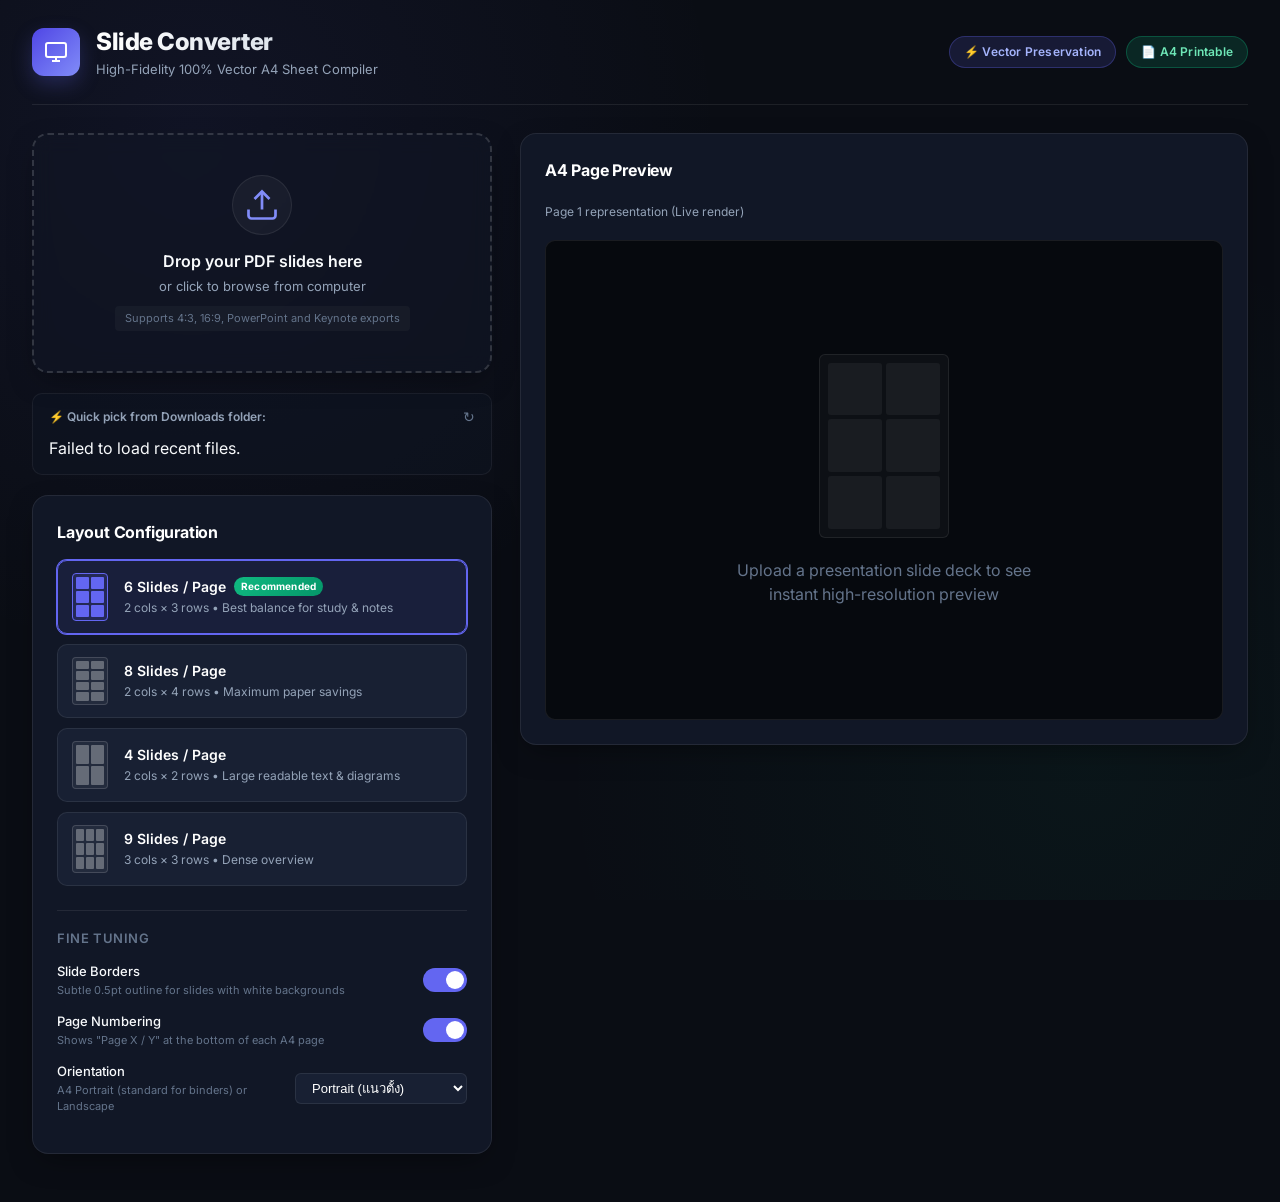
==== static/index.html @ b2e8b847 "Initial release of Slide Converter web app for GitHub Pages" ====
<!DOCTYPE html>
<html lang="en">
<head>
  <meta charset="UTF-8">
  <meta name="viewport" content="width=device-width, initial-scale=1.0">
  <title>Slide Converter — N-up A4 Presentation Sheets</title>
  <link rel="preconnect" href="https://fonts.googleapis.com">
  <link rel="preconnect" href="https://fonts.gstatic.com" crossorigin>
  <link href="https://fonts.googleapis.com/css2?family=Inter:wght@300;400;500;600;700;800&family=JetBrains+Mono:wght@400;500&display=swap" rel="stylesheet">
  <link rel="stylesheet" href="/static/style.css">
</head>
<body>
  <div class="app-container">
    <!-- Header -->
    <header class="app-header">
      <div class="header-brand">
        <div class="brand-icon">
          <svg width="24" height="24" viewBox="0 0 24 24" fill="none" stroke="currentColor" stroke-width="2">
            <rect x="2" y="3" width="20" height="14" rx="2" ry="2"></rect>
            <line x1="8" y1="21" x2="16" y2="21"></line>
            <line x1="12" y1="17" x2="12" y2="21"></line>
          </svg>
        </div>
        <div>
          <h1 class="brand-title">Slide Converter</h1>
          <p class="brand-subtitle">High-Fidelity 100% Vector A4 Sheet Compiler</p>
        </div>
      </div>
      <div class="header-badges">
        <span class="badge badge-vector">⚡ Vector Preservation</span>
        <span class="badge badge-a4">📄 A4 Printable</span>
      </div>
    </header>

    <!-- Main Workspace Grid -->
    <main class="main-layout">
      <!-- Left Column: Controls & Upload -->
      <section class="controls-panel">
        <!-- Upload Card -->
        <div class="card upload-card" id="drop-zone">
          <input type="file" id="file-input" accept=".pdf" class="file-input-hidden" />
          <div class="drop-content" id="drop-content-idle">
            <div class="upload-icon-pulse">
              <svg width="36" height="36" viewBox="0 0 24 24" fill="none" stroke="currentColor" stroke-width="1.8">
                <path d="M21 15v4a2 2 0 0 1-2 2H5a2 2 0 0 1-2-2v-4"></path>
                <polyline points="17 8 12 3 7 8"></polyline>
                <line x1="12" y1="3" x2="12" y2="15"></line>
              </svg>
            </div>
            <h3 class="upload-title">Drop your PDF slides here</h3>
            <p class="upload-desc">or click to browse from computer</p>
            <span class="upload-hint">Supports 4:3, 16:9, PowerPoint and Keynote exports</span>
          </div>

          <div class="file-info-bar" id="file-info-bar" style="display: none;">
            <div class="file-meta">
              <div class="file-icon-pdf">PDF</div>
              <div class="file-details">
                <span class="file-name" id="selected-file-name">filename.pdf</span>
                <span class="file-stats" id="selected-file-stats">0 slides • 0 MB</span>
              </div>
            </div>
            <button class="btn-icon" id="btn-change-file" title="Change File">
              <svg width="18" height="18" viewBox="0 0 24 24" fill="none" stroke="currentColor" stroke-width="2">
                <path d="M21.5 2v6h-6M21.34 15.57a10 10 0 1 1-.57-8.38l5.67-5.67"/>
              </svg>
            </button>
          </div>
        </div>

        <!-- Quick Pick from Downloads -->
        <div class="recent-files-box" id="recent-box">
          <div class="recent-header">
            <span class="recent-title">⚡ Quick pick from Downloads folder:</span>
            <button class="btn-refresh" id="btn-refresh-recent" title="Refresh list">↻</button>
          </div>
          <div class="recent-chips" id="recent-chips">
            <span class="chip-loading">Loading recent PDFs...</span>
          </div>
        </div>

        <!-- Layout Selector Card -->
        <div class="card settings-card">
          <h2 class="card-title">Layout Configuration</h2>
          
          <div class="layout-grid">
            <!-- 6 Slides Preset (Default) -->
            <label class="layout-option active" data-layout="6up">
              <input type="radio" name="layout" value="6up" checked>
              <div class="layout-preview-icon grid-6">
                <span></span><span></span>
                <span></span><span></span>
                <span></span><span></span>
              </div>
              <div class="layout-details">
                <div class="layout-title-row">
                  <span class="layout-name">6 Slides / Page</span>
                  <span class="tag-rec">Recommended</span>
                </div>
                <span class="layout-desc">2 cols × 3 rows • Best balance for study & notes</span>
              </div>
            </label>

            <!-- 8 Slides Preset -->
            <label class="layout-option" data-layout="8up">
              <input type="radio" name="layout" value="8up">
              <div class="layout-preview-icon grid-8">
                <span></span><span></span>
                <span></span><span></span>
                <span></span><span></span>
                <span></span><span></span>
              </div>
              <div class="layout-details">
                <span class="layout-name">8 Slides / Page</span>
                <span class="layout-desc">2 cols × 4 rows • Maximum paper savings</span>
              </div>
            </label>

            <!-- 4 Slides Preset -->
            <label class="layout-option" data-layout="4up">
              <input type="radio" name="layout" value="4up">
              <div class="layout-preview-icon grid-4">
                <span></span><span></span>
                <span></span><span></span>
              </div>
              <div class="layout-details">
                <span class="layout-name">4 Slides / Page</span>
                <span class="layout-desc">2 cols × 2 rows • Large readable text & diagrams</span>
              </div>
            </label>

            <!-- 9 Slides Preset -->
            <label class="layout-option" data-layout="9up">
              <input type="radio" name="layout" value="9up">
              <div class="layout-preview-icon grid-9">
                <span></span><span></span><span></span>
                <span></span><span></span><span></span>
                <span></span><span></span><span></span>
              </div>
              <div class="layout-details">
                <span class="layout-name">9 Slides / Page</span>
                <span class="layout-desc">3 cols × 3 rows • Dense overview</span>
              </div>
            </label>
          </div>

          <!-- Options Toggles -->
          <div class="options-group">
            <h3 class="options-heading">Fine Tuning</h3>
            <div class="toggle-row">
              <div class="toggle-info">
                <span class="toggle-label">Slide Borders</span>
                <span class="toggle-sub">Subtle 0.5pt outline for slides with white backgrounds</span>
              </div>
              <label class="switch">
                <input type="checkbox" id="toggle-border" checked>
                <span class="slider round"></span>
              </label>
            </div>

            <div class="toggle-row">
              <div class="toggle-info">
                <span class="toggle-label">Page Numbering</span>
                <span class="toggle-sub">Shows "Page X / Y" at the bottom of each A4 page</span>
              </div>
              <label class="switch">
                <input type="checkbox" id="toggle-numbers" checked>
                <span class="slider round"></span>
              </label>
            </div>

            <div class="toggle-row">
              <div class="toggle-info">
                <span class="toggle-label">Orientation</span>
                <span class="toggle-sub">A4 Portrait (standard for binders) or Landscape</span>
              </div>
              <select id="select-orientation" class="select-input">
                <option value="portrait" selected>Portrait (แนวตั้ง)</option>
                <option value="landscape">Landscape (แนวนอน)</option>
              </select>
            </div>
          </div>
        </div>
      </section>

      <!-- Right Column: Live Preview & Actions -->
      <section class="preview-panel">
        <div class="card preview-card">
          <div class="preview-header">
            <div>
              <h2 class="card-title">A4 Page Preview</h2>
              <span class="preview-subtitle" id="preview-stats-line">Page 1 representation (Live render)</span>
            </div>
            <div class="savings-tag" id="savings-badge" style="display: none;">
              <span class="savings-percent" id="savings-percent">83%</span>
              <span class="savings-text">Paper Saved</span>
            </div>
          </div>

          <!-- Preview Stage -->
          <div class="preview-stage" id="preview-stage">
            <div class="preview-placeholder" id="preview-placeholder">
              <div class="placeholder-art">
                <div class="sheet-mockup">
                  <div class="mockup-slot"></div><div class="mockup-slot"></div>
                  <div class="mockup-slot"></div><div class="mockup-slot"></div>
                  <div class="mockup-slot"></div><div class="mockup-slot"></div>
                </div>
              </div>
              <p>Upload a presentation slide deck to see instant high-resolution preview</p>
            </div>

            <div class="preview-loading" id="preview-loading" style="display: none;">
              <div class="spinner"></div>
              <span>Processing high-resolution vector layout...</span>
            </div>

            <div class="preview-result-container" id="preview-result-container" style="display: none;">
              <img id="preview-image" src="" alt="A4 Page Preview" class="preview-image-canvas" />
            </div>
          </div>

          <!-- Action Buttons Bar -->
          <div class="action-bar" id="action-bar" style="display: none;">
            <button class="btn btn-primary" id="btn-download">
              <svg width="20" height="20" viewBox="0 0 24 24" fill="none" stroke="currentColor" stroke-width="2">
                <path d="M21 15v4a2 2 0 0 1-2 2H5a2 2 0 0 1-2-2v-4"></path>
                <polyline points="7 10 12 15 17 10"></polyline>
                <line x1="12" y1="15" x2="12" y2="3"></line>
              </svg>
              <span>Download A4 PDF</span>
            </button>

            <button class="btn btn-secondary" id="btn-save-downloads">
              <svg width="18" height="18" viewBox="0 0 24 24" fill="none" stroke="currentColor" stroke-width="2">
                <path d="M19 21H5a2 2 0 0 1-2-2V5a2 2 0 0 1 2-2h11l5 5v11a2 2 0 0 1-2 2z"></path>
                <polyline points="17 21 17 13 7 13 7 21"></polyline>
                <polyline points="7 3 7 8 15 8"></polyline>
              </svg>
              <span>Save to Downloads</span>
            </button>
          </div>
        </div>
      </section>
    </main>
  </div>

  <!-- Toast Notification Container -->
  <div class="toast-container" id="toast-container"></div>

  <script src="/static/app.js"></script>
</body>
</html>
---- static/style.css ----
:root {
  --bg-primary: #0a0d14;
  --bg-surface: #111726;
  --bg-surface-elevated: #182033;
  --bg-hover: #1e293b;
  --border-color: rgba(255, 255, 255, 0.08);
  --border-color-active: rgba(99, 102, 241, 0.5);
  --primary: #6366f1;
  --primary-hover: #4f46e5;
  --primary-glow: rgba(99, 102, 241, 0.25);
  --emerald: #10b981;
  --emerald-glow: rgba(16, 185, 129, 0.2);
  --text-main: #f8fafc;
  --text-muted: #94a3b8;
  --text-dim: #64748b;
  --radius-lg: 16px;
  --radius-md: 10px;
  --radius-sm: 6px;
  --font-sans: 'Inter', -apple-system, BlinkMacSystemFont, sans-serif;
  --font-mono: 'JetBrains Mono', monospace;
  --shadow-card: 0 10px 30px -10px rgba(0, 0, 0, 0.5);
  --shadow-sheet: 0 20px 40px -15px rgba(0, 0, 0, 0.7), 0 0 0 1px rgba(255, 255, 255, 0.1);
}

* {
  box-sizing: border-box;
  margin: 0;
  padding: 0;
}

body {
  font-family: var(--font-sans);
  background-color: var(--bg-primary);
  color: var(--text-main);
  min-height: 100vh;
  line-height: 1.5;
  background-image: 
    radial-gradient(circle at 15% 15%, rgba(99, 102, 241, 0.08) 0%, transparent 40%),
    radial-gradient(circle at 85% 85%, rgba(16, 185, 129, 0.05) 0%, transparent 40%);
  background-attachment: fixed;
  overflow-x: hidden;
}

.app-container {
  max-width: 1400px;
  margin: 0 auto;
  padding: 24px 32px 48px;
}

/* Header */
.app-header {
  display: flex;
  justify-content: space-between;
  align-items: center;
  padding-bottom: 24px;
  border-bottom: 1px solid var(--border-color);
  margin-bottom: 28px;
}

.header-brand {
  display: flex;
  align-items: center;
  gap: 16px;
}

.brand-icon {
  width: 48px;
  height: 48px;
  background: linear-gradient(135deg, #4f46e5, #818cf8);
  border-radius: 12px;
  display: flex;
  align-items: center;
  justify-content: center;
  color: #fff;
  box-shadow: 0 8px 20px var(--primary-glow);
}

.brand-title {
  font-size: 24px;
  font-weight: 800;
  letter-spacing: -0.5px;
  background: linear-gradient(to right, #ffffff, #cbd5e1);
  -webkit-background-clip: text;
  -webkit-text-fill-color: transparent;
}

.brand-subtitle {
  font-size: 13px;
  color: var(--text-muted);
  font-weight: 400;
}

.header-badges {
  display: flex;
  gap: 10px;
}

.badge {
  padding: 6px 14px;
  font-size: 12px;
  font-weight: 600;
  border-radius: 999px;
  letter-spacing: 0.2px;
}

.badge-vector {
  background: rgba(99, 102, 241, 0.15);
  color: #a5b4fc;
  border: 1px solid rgba(99, 102, 241, 0.3);
}

.badge-a4 {
  background: rgba(16, 185, 129, 0.15);
  color: #6ee7b7;
  border: 1px solid rgba(16, 185, 129, 0.3);
}

/* Layout Grid */
.main-layout {
  display: grid;
  grid-template-columns: 460px 1fr;
  gap: 28px;
  align-items: start;
}

/* Card */
.card {
  background-color: var(--bg-surface);
  border: 1px solid var(--border-color);
  border-radius: var(--radius-lg);
  padding: 24px;
  box-shadow: var(--shadow-card);
  backdrop-filter: blur(10px);
}

.card-title {
  font-size: 16px;
  font-weight: 700;
  letter-spacing: -0.2px;
  margin-bottom: 16px;
  color: #ffffff;
}

/* Upload Card */
.upload-card {
  position: relative;
  border: 2px dashed rgba(255, 255, 255, 0.15);
  cursor: pointer;
  transition: all 0.25s cubic-bezier(0.4, 0, 0.2, 1);
  background: rgba(17, 23, 38, 0.6);
  margin-bottom: 20px;
}

.upload-card:hover, .upload-card.dragover {
  border-color: var(--primary);
  background: rgba(99, 102, 241, 0.05);
  transform: translateY(-2px);
  box-shadow: 0 12px 28px -8px var(--primary-glow);
}

.file-input-hidden {
  position: absolute;
  top: 0; left: 0; width: 100%; height: 100%;
  opacity: 0;
  cursor: pointer;
  z-index: 10;
}

.drop-content {
  text-align: center;
  padding: 16px 8px;
}

.upload-icon-pulse {
  width: 60px;
  height: 60px;
  margin: 0 auto 14px;
  background: rgba(255, 255, 255, 0.04);
  border-radius: 50%;
  display: flex;
  align-items: center;
  justify-content: center;
  color: #818cf8;
  border: 1px solid rgba(255, 255, 255, 0.08);
  transition: transform 0.2s;
}

.upload-card:hover .upload-icon-pulse {
  transform: scale(1.08);
  color: #a5b4fc;
  background: rgba(99, 102, 241, 0.12);
}

.upload-title {
  font-size: 16px;
  font-weight: 600;
  margin-bottom: 4px;
}

.upload-desc {
  font-size: 13px;
  color: var(--text-muted);
  margin-bottom: 8px;
}

.upload-hint {
  font-size: 11px;
  color: var(--text-dim);
  display: inline-block;
  padding: 4px 10px;
  background: rgba(255, 255, 255, 0.03);
  border-radius: 4px;
}

/* File info bar when file is selected */
.file-info-bar {
  display: flex;
  align-items: center;
  justify-content: space-between;
  padding: 8px;
  background: var(--bg-surface-elevated);
  border-radius: var(--radius-md);
  border: 1px solid rgba(255, 255, 255, 0.08);
  z-index: 15;
  position: relative;
}

.file-meta {
  display: flex;
  align-items: center;
  gap: 12px;
  overflow: hidden;
}

.file-icon-pdf {
  background: #ef4444;
  color: #fff;
  font-size: 11px;
  font-weight: 800;
  padding: 6px 8px;
  border-radius: 6px;
  letter-spacing: 0.5px;
}

.file-details {
  display: flex;
  flex-direction: column;
  overflow: hidden;
}

.file-name {
  font-size: 13px;
  font-weight: 600;
  white-space: nowrap;
  overflow: hidden;
  text-overflow: ellipsis;
  max-width: 270px;
}

.file-stats {
  font-size: 11px;
  color: var(--text-muted);
}

.btn-icon {
  background: transparent;
  border: none;
  color: var(--text-muted);
  cursor: pointer;
  padding: 8px;
  border-radius: 6px;
  display: flex;
  align-items: center;
  justify-content: center;
  transition: all 0.2s;
}

.btn-icon:hover {
  background: rgba(255, 255, 255, 0.1);
  color: #fff;
}

/* Recent Downloads Box */
.recent-files-box {
  background: rgba(17, 23, 38, 0.4);
  border: 1px solid rgba(255, 255, 255, 0.06);
  border-radius: var(--radius-md);
  padding: 14px 16px;
  margin-bottom: 20px;
}

.recent-header {
  display: flex;
  justify-content: space-between;
  align-items: center;
  margin-bottom: 10px;
}

.recent-title {
  font-size: 12px;
  font-weight: 600;
  color: var(--text-muted);
}

.btn-refresh {
  background: none;
  border: none;
  color: var(--text-dim);
  cursor: pointer;
  font-size: 14px;
}
.btn-refresh:hover { color: #fff; }

.recent-chips {
  display: flex;
  flex-direction: column;
  gap: 6px;
  max-height: 140px;
  overflow-y: auto;
}

.recent-chip {
  display: flex;
  align-items: center;
  justify-content: space-between;
  padding: 8px 10px;
  background: var(--bg-surface-elevated);
  border: 1px solid rgba(255, 255, 255, 0.04);
  border-radius: var(--radius-sm);
  font-size: 12px;
  cursor: pointer;
  transition: all 0.15s;
}

.recent-chip:hover {
  background: var(--bg-hover);
  border-color: rgba(99, 102, 241, 0.3);
  transform: translateX(2px);
}

.recent-chip-name {
  white-space: nowrap;
  overflow: hidden;
  text-overflow: ellipsis;
  max-width: 320px;
  font-weight: 500;
}

.recent-chip-size {
  color: var(--text-dim);
  font-size: 11px;
}

/* Layout Selector Grid */
.layout-grid {
  display: flex;
  flex-direction: column;
  gap: 10px;
  margin-bottom: 24px;
}

.layout-option {
  display: flex;
  align-items: center;
  gap: 16px;
  padding: 12px 14px;
  border-radius: var(--radius-md);
  background: var(--bg-surface-elevated);
  border: 1px solid var(--border-color);
  cursor: pointer;
  transition: all 0.2s cubic-bezier(0.4, 0, 0.2, 1);
  position: relative;
}

.layout-option input[type="radio"] {
  display: none;
}

.layout-option:hover {
  background: var(--bg-hover);
  border-color: rgba(255, 255, 255, 0.2);
}

.layout-option.active {
  border-color: var(--primary);
  background: rgba(99, 102, 241, 0.1);
  box-shadow: 0 0 0 1px var(--primary);
}

/* Mini Layout Preview Icons */
.layout-preview-icon {
  width: 36px;
  height: 48px;
  background: rgba(255, 255, 255, 0.05);
  border: 1px solid rgba(255, 255, 255, 0.15);
  border-radius: 4px;
  padding: 3px;
  display: grid;
  gap: 2px;
  flex-shrink: 0;
}

.layout-preview-icon span {
  background: rgba(255, 255, 255, 0.3);
  border-radius: 1px;
}

.layout-option.active .layout-preview-icon {
  border-color: var(--primary);
  background: rgba(99, 102, 241, 0.15);
}

.layout-option.active .layout-preview-icon span {
  background: var(--primary);
}

.grid-6 { grid-template-columns: 1fr 1fr; grid-template-rows: 1fr 1fr 1fr; }
.grid-8 { grid-template-columns: 1fr 1fr; grid-template-rows: 1fr 1fr 1fr 1fr; }
.grid-4 { grid-template-columns: 1fr 1fr; grid-template-rows: 1fr 1fr; }
.grid-9 { grid-template-columns: 1fr 1fr 1fr; grid-template-rows: 1fr 1fr 1fr; }

.layout-details {
  display: flex;
  flex-direction: column;
  gap: 2px;
}

.layout-title-row {
  display: flex;
  align-items: center;
  gap: 8px;
}

.layout-name {
  font-size: 14px;
  font-weight: 600;
  color: #fff;
}

.tag-rec {
  background: linear-gradient(135deg, #10b981, #059669);
  color: #fff;
  font-size: 10px;
  font-weight: 700;
  padding: 2px 7px;
  border-radius: 999px;
  letter-spacing: 0.2px;
}

.layout-desc {
  font-size: 12px;
  color: var(--text-muted);
}

/* Options / Fine Tuning */
.options-group {
  border-top: 1px solid var(--border-color);
  padding-top: 18px;
}

.options-heading {
  font-size: 13px;
  font-weight: 600;
  text-transform: uppercase;
  letter-spacing: 0.6px;
  color: var(--text-dim);
  margin-bottom: 14px;
}

.toggle-row {
  display: flex;
  justify-content: space-between;
  align-items: center;
  margin-bottom: 14px;
}

.toggle-info {
  display: flex;
  flex-direction: column;
}

.toggle-label {
  font-size: 13px;
  font-weight: 500;
  color: var(--text-main);
}

.toggle-sub {
  font-size: 11px;
  color: var(--text-dim);
}

/* Switch */
.switch {
  position: relative;
  display: inline-block;
  width: 44px;
  height: 24px;
  flex-shrink: 0;
}

.switch input { opacity: 0; width: 0; height: 0; }

.slider {
  position: absolute;
  cursor: pointer;
  top: 0; left: 0; right: 0; bottom: 0;
  background-color: rgba(255, 255, 255, 0.15);
  transition: 0.25s;
}

.slider:before {
  position: absolute;
  content: "";
  height: 18px;
  width: 18px;
  left: 3px;
  bottom: 3px;
  background-color: white;
  transition: 0.25s;
}

input:checked + .slider { background-color: var(--primary); }
input:checked + .slider:before { transform: translateX(20px); }
.slider.round { border-radius: 34px; }
.slider.round:before { border-radius: 50%; }

/* Select Input */
.select-input {
  background: var(--bg-surface-elevated);
  border: 1px solid var(--border-color);
  color: #fff;
  padding: 6px 12px;
  border-radius: var(--radius-sm);
  font-size: 13px;
  outline: none;
}

/* Right Panel: Preview */
.preview-panel {
  position: sticky;
  top: 24px;
}

.preview-card {
  display: flex;
  flex-direction: column;
  min-height: 600px;
}

.preview-header {
  display: flex;
  justify-content: space-between;
  align-items: flex-start;
  margin-bottom: 18px;
}

.preview-subtitle {
  font-size: 12px;
  color: var(--text-muted);
}

.savings-tag {
  display: flex;
  align-items: center;
  gap: 8px;
  background: var(--emerald-glow);
  border: 1px solid rgba(16, 185, 129, 0.4);
  padding: 6px 14px;
  border-radius: 999px;
}

.savings-percent {
  font-size: 16px;
  font-weight: 800;
  color: #34d399;
}

.savings-text {
  font-size: 12px;
  font-weight: 600;
  color: #6ee7b7;
}

/* Preview Stage */
.preview-stage {
  flex: 1;
  background: #06090e;
  border: 1px solid var(--border-color);
  border-radius: var(--radius-md);
  display: flex;
  align-items: center;
  justify-content: center;
  padding: 24px;
  min-height: 480px;
  position: relative;
  overflow: hidden;
}

.preview-placeholder {
  text-align: center;
  color: var(--text-dim);
  max-width: 320px;
}

.placeholder-art {
  margin-bottom: 20px;
}

.sheet-mockup {
  width: 130px;
  height: 184px;
  background: rgba(255, 255, 255, 0.03);
  border: 1px solid rgba(255, 255, 255, 0.08);
  border-radius: 6px;
  margin: 0 auto;
  padding: 8px;
  display: grid;
  grid-template-columns: 1fr 1fr;
  grid-template-rows: 1fr 1fr 1fr;
  gap: 4px;
}

.mockup-slot {
  background: rgba(255, 255, 255, 0.05);
  border-radius: 3px;
}

.preview-loading {
  display: flex;
  flex-direction: column;
  align-items: center;
  gap: 16px;
  color: var(--text-muted);
  font-size: 14px;
}

.spinner {
  width: 40px;
  height: 40px;
  border: 3px solid rgba(99, 102, 241, 0.2);
  border-top-color: var(--primary);
  border-radius: 50%;
  animation: spin 0.8s linear infinite;
}

@keyframes spin {
  to { transform: rotate(360deg); }
}

.preview-result-container {
  display: flex;
  justify-content: center;
  align-items: center;
  width: 100%;
}

.preview-image-canvas {
  max-width: 100%;
  max-height: 520px;
  height: auto;
  border-radius: 6px;
  box-shadow: var(--shadow-sheet);
  background: #ffffff;
  transition: transform 0.2s;
}

/* Action Bar */
.action-bar {
  display: flex;
  gap: 14px;
  margin-top: 20px;
}

.btn {
  flex: 1;
  display: flex;
  align-items: center;
  justify-content: center;
  gap: 10px;
  padding: 14px 20px;
  border-radius: var(--radius-md);
  font-size: 14px;
  font-weight: 600;
  cursor: pointer;
  border: none;
  transition: all 0.2s cubic-bezier(0.4, 0, 0.2, 1);
}

.btn-primary {
  background: linear-gradient(135deg, #4f46e5, #6366f1);
  color: #fff;
  box-shadow: 0 8px 24px var(--primary-glow);
}

.btn-primary:hover {
  background: linear-gradient(135deg, #4338ca, #4f46e5);
  transform: translateY(-2px);
  box-shadow: 0 12px 28px rgba(99, 102, 241, 0.35);
}

.btn-secondary {
  background: var(--bg-surface-elevated);
  color: var(--text-main);
  border: 1px solid rgba(255, 255, 255, 0.12);
}

.btn-secondary:hover {
  background: var(--bg-hover);
  border-color: rgba(255, 255, 255, 0.25);
  transform: translateY(-2px);
}

/* Toast */
.toast-container {
  position: fixed;
  bottom: 24px;
  right: 24px;
  display: flex;
  flex-direction: column;
  gap: 10px;
  z-index: 999;
}

.toast {
  padding: 12px 18px;
  border-radius: var(--radius-sm);
  background: var(--bg-surface-elevated);
  border: 1px solid var(--border-color);
  color: #fff;
  font-size: 13px;
  box-shadow: 0 10px 25px rgba(0,0,0,0.4);
  animation: slideIn 0.3s ease;
}

.toast-success { border-color: rgba(16, 185, 129, 0.5); }
.toast-error { border-color: rgba(239, 68, 68, 0.5); }

@keyframes slideIn {
  from { transform: translateX(100%); opacity: 0; }
  to { transform: translateX(0); opacity: 1; }
}

@media (max-width: 980px) {
  .main-layout { grid-template-columns: 1fr; }
  .preview-panel { position: static; }
}
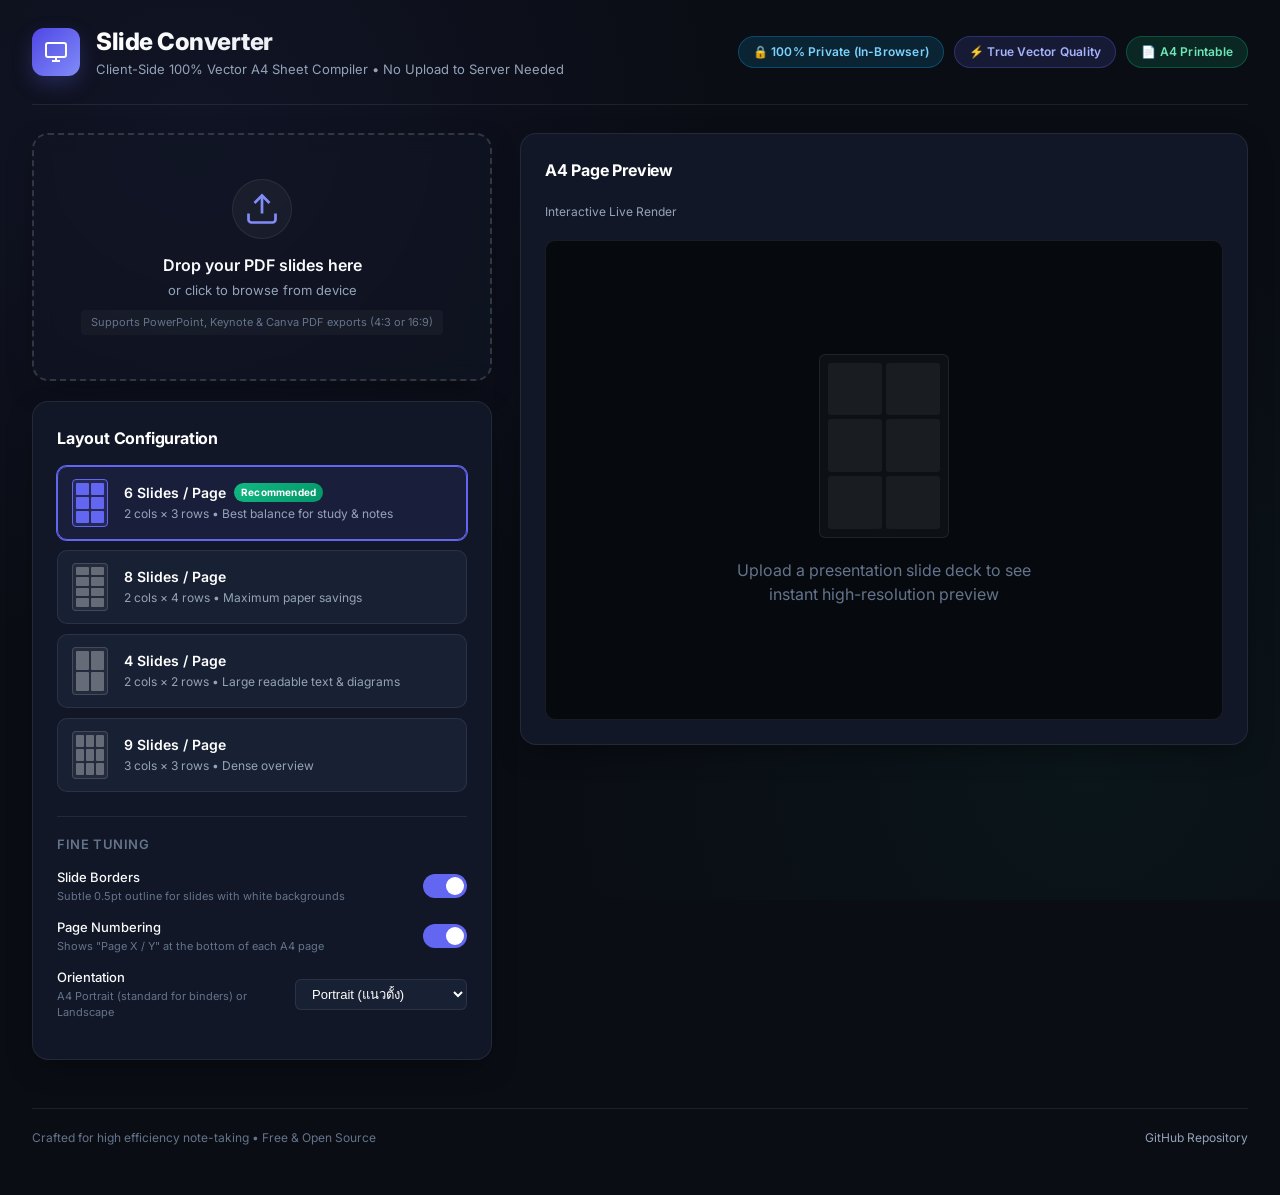
==== commit 4de9351e: "Add slide selection feature: range input, quick presets, and visual thumbnail picker" ====
--- a/static/index.html
+++ b/static/index.html
@@ -7,7 +7,11 @@
   <link rel="preconnect" href="https://fonts.googleapis.com">
   <link rel="preconnect" href="https://fonts.gstatic.com" crossorigin>
   <link href="https://fonts.googleapis.com/css2?family=Inter:wght@300;400;500;600;700;800&family=JetBrains+Mono:wght@400;500&display=swap" rel="stylesheet">
-  <link rel="stylesheet" href="/static/style.css">
+  <link rel="stylesheet" href="./style.css">
+
+  <!-- Core In-Browser Vector PDF Processing & Rendering Engines -->
+  <script src="./vendor/pdf-lib.min.js"></script>
+  <script src="./vendor/pdf.min.js"></script>
 </head>
 <body>
   <div class="app-container">
@@ -23,11 +27,12 @@
         </div>
         <div>
           <h1 class="brand-title">Slide Converter</h1>
-          <p class="brand-subtitle">High-Fidelity 100% Vector A4 Sheet Compiler</p>
+          <p class="brand-subtitle">Client-Side 100% Vector A4 Sheet Compiler • No Upload to Server Needed</p>
         </div>
       </div>
       <div class="header-badges">
-        <span class="badge badge-vector">⚡ Vector Preservation</span>
+        <span class="badge badge-privacy">🔒 100% Private (In-Browser)</span>
+        <span class="badge badge-vector">⚡ True Vector Quality</span>
         <span class="badge badge-a4">📄 A4 Printable</span>
       </div>
     </header>
@@ -48,15 +53,15 @@
               </svg>
             </div>
             <h3 class="upload-title">Drop your PDF slides here</h3>
-            <p class="upload-desc">or click to browse from computer</p>
-            <span class="upload-hint">Supports 4:3, 16:9, PowerPoint and Keynote exports</span>
+            <p class="upload-desc">or click to browse from device</p>
+            <span class="upload-hint">Supports PowerPoint, Keynote & Canva PDF exports (4:3 or 16:9)</span>
           </div>
 
           <div class="file-info-bar" id="file-info-bar" style="display: none;">
             <div class="file-meta">
               <div class="file-icon-pdf">PDF</div>
               <div class="file-details">
-                <span class="file-name" id="selected-file-name">filename.pdf</span>
+                <span class="file-name" id="selected-file-name">presentation.pdf</span>
                 <span class="file-stats" id="selected-file-stats">0 slides • 0 MB</span>
               </div>
             </div>
@@ -68,14 +73,35 @@
           </div>
         </div>
 
-        <!-- Quick Pick from Downloads -->
-        <div class="recent-files-box" id="recent-box">
-          <div class="recent-header">
-            <span class="recent-title">⚡ Quick pick from Downloads folder:</span>
-            <button class="btn-refresh" id="btn-refresh-recent" title="Refresh list">↻</button>
-          </div>
-          <div class="recent-chips" id="recent-chips">
-            <span class="chip-loading">Loading recent PDFs...</span>
+        <!-- Slide Selection Card -->
+        <div class="card selection-card" id="selection-card" style="display: none;">
+          <div class="selection-card-header">
+            <div class="selection-title-group">
+              <h2 class="card-title" style="margin-bottom: 2px;">Slide Selection (เลือกหน้า)</h2>
+              <span class="selection-badge" id="selection-summary-badge">All slides selected</span>
+            </div>
+            <button class="btn-visual-picker" id="btn-open-picker" type="button">
+              <svg width="15" height="15" viewBox="0 0 24 24" fill="none" stroke="currentColor" stroke-width="2">
+                <rect x="3" y="3" width="7" height="7"></rect>
+                <rect x="14" y="3" width="7" height="7"></rect>
+                <rect x="14" y="14" width="7" height="7"></rect>
+                <rect x="3" y="14" width="7" height="7"></rect>
+              </svg>
+              <span>Visual Picker (ดูรูปภาพ)</span>
+            </button>
+          </div>
+
+          <div class="range-input-wrapper">
+            <div class="range-input-row">
+              <input type="text" id="slide-range-input" class="range-input" placeholder="e.g. 1-12, 15, 20-35 (all = ทั้งหมด)" />
+              <button class="btn-apply-range" id="btn-apply-range" title="Apply Range">Apply</button>
+            </div>
+            <div class="quick-preset-chips">
+              <button class="preset-chip active" id="chip-all" type="button">All Slides</button>
+              <button class="preset-chip" id="chip-skip-first" type="button">Exclude #1 (ตัดหน้าปก)</button>
+              <button class="preset-chip" id="chip-even" type="button">Even Only</button>
+              <button class="preset-chip" id="chip-odd" type="button">Odd Only</button>
+            </div>
           </div>
         </div>
 
@@ -189,7 +215,7 @@
           <div class="preview-header">
             <div>
               <h2 class="card-title">A4 Page Preview</h2>
-              <span class="preview-subtitle" id="preview-stats-line">Page 1 representation (Live render)</span>
+              <span class="preview-subtitle" id="preview-stats-line">Interactive Live Render</span>
             </div>
             <div class="savings-tag" id="savings-badge" style="display: none;">
               <span class="savings-percent" id="savings-percent">83%</span>
@@ -212,12 +238,19 @@
 
             <div class="preview-loading" id="preview-loading" style="display: none;">
               <div class="spinner"></div>
-              <span>Processing high-resolution vector layout...</span>
+              <span id="loading-text">Embedding vector slides into A4 grid...</span>
             </div>
 
             <div class="preview-result-container" id="preview-result-container" style="display: none;">
-              <img id="preview-image" src="" alt="A4 Page Preview" class="preview-image-canvas" />
-            </div>
+              <canvas id="preview-canvas" class="preview-image-canvas"></canvas>
+            </div>
+          </div>
+
+          <!-- Preview Page Navigation -->
+          <div class="preview-nav-bar" id="preview-nav-bar" style="display: none;">
+            <button class="nav-btn" id="btn-prev-page" title="Previous Page">◀ Prev</button>
+            <span class="nav-page-indicator" id="nav-page-indicator">Page 1 of 1</span>
+            <button class="nav-btn" id="btn-next-page" title="Next Page">Next ▶</button>
           </div>
 
           <!-- Action Buttons Bar -->
@@ -230,24 +263,56 @@
               </svg>
               <span>Download A4 PDF</span>
             </button>
-
-            <button class="btn btn-secondary" id="btn-save-downloads">
-              <svg width="18" height="18" viewBox="0 0 24 24" fill="none" stroke="currentColor" stroke-width="2">
-                <path d="M19 21H5a2 2 0 0 1-2-2V5a2 2 0 0 1 2-2h11l5 5v11a2 2 0 0 1-2 2z"></path>
-                <polyline points="17 21 17 13 7 13 7 21"></polyline>
-                <polyline points="7 3 7 8 15 8"></polyline>
-              </svg>
-              <span>Save to Downloads</span>
-            </button>
           </div>
         </div>
       </section>
     </main>
+
+    <footer class="app-footer">
+      <span>Crafted for high efficiency note-taking • Free & Open Source</span>
+      <a href="https://github.com/Tontonji/slide-converter" target="_blank" class="github-link">GitHub Repository</a>
+    </footer>
+  </div>
+
+  <!-- Visual Slide Picker Modal -->
+  <div class="modal-backdrop" id="picker-modal" style="display: none;">
+    <div class="modal-dialog">
+      <div class="modal-header">
+        <div>
+          <h2 class="modal-title">Visual Slide Picker (เลือกหน้าสไลด์)</h2>
+          <span class="modal-subtitle" id="modal-counter">Selected 0 of 0 slides</span>
+        </div>
+        <button class="btn-close-modal" id="btn-close-modal" title="Close">✕</button>
+      </div>
+
+      <div class="modal-toolbar">
+        <div class="toolbar-left">
+          <button class="modal-tool-btn" id="modal-select-all" type="button">Select All</button>
+          <button class="modal-tool-btn" id="modal-deselect-all" type="button">Deselect All</button>
+          <button class="modal-tool-btn" id="modal-exclude-first" type="button">Exclude Slide 1 (ตัดหน้าปก)</button>
+          <button class="modal-tool-btn" id="modal-invert" type="button">Invert Selection</button>
+        </div>
+        <div class="toolbar-right">
+          <span class="modal-hint">Click cards to toggle inclusion</span>
+        </div>
+      </div>
+
+      <div class="modal-body">
+        <div class="thumbnail-grid" id="thumbnail-grid">
+          <!-- Populated dynamically with slide cards -->
+        </div>
+      </div>
+
+      <div class="modal-footer">
+        <button class="btn btn-secondary" id="btn-cancel-modal" type="button">Cancel</button>
+        <button class="btn btn-primary" id="btn-apply-modal" type="button">Apply Selection & Update A4</button>
+      </div>
+    </div>
   </div>
 
   <!-- Toast Notification Container -->
   <div class="toast-container" id="toast-container"></div>
 
-  <script src="/static/app.js"></script>
+  <script src="./app.js"></script>
 </body>
 </html>
--- a/static/style.css
+++ b/static/style.css
@@ -103,6 +103,12 @@
   letter-spacing: 0.2px;
 }
 
+.badge-privacy {
+  background: rgba(14, 165, 233, 0.15);
+  color: #7dd3fc;
+  border: 1px solid rgba(14, 165, 233, 0.3);
+}
+
 .badge-vector {
   background: rgba(99, 102, 241, 0.15);
   color: #a5b4fc;
@@ -168,7 +174,7 @@
 
 .drop-content {
   text-align: center;
-  padding: 16px 8px;
+  padding: 20px 10px;
 }
 
 .upload-icon-pulse {
@@ -212,17 +218,338 @@
   border-radius: 4px;
 }
 
-/* File info bar when file is selected */
-.file-info-bar {
-  display: flex;
-  align-items: center;
+/* Slide Selection Card */
+.selection-card {
+  margin-bottom: 20px;
+  background: var(--bg-surface);
+  border: 1px solid var(--border-color);
+  border-radius: var(--radius-lg);
+  padding: 18px 20px;
+  animation: fadeIn 0.3s ease;
+}
+
+.selection-card-header {
+  display: flex;
   justify-content: space-between;
-  padding: 8px;
+  align-items: center;
+  margin-bottom: 14px;
+}
+
+.selection-title-group {
+  display: flex;
+  align-items: center;
+  gap: 10px;
+}
+
+.selection-badge {
+  font-size: 11px;
+  font-weight: 600;
+  padding: 3px 9px;
+  background: rgba(99, 102, 241, 0.15);
+  color: #a5b4fc;
+  border: 1px solid rgba(99, 102, 241, 0.3);
+  border-radius: 999px;
+}
+
+.btn-visual-picker {
+  display: flex;
+  align-items: center;
+  gap: 6px;
+  background: rgba(255, 255, 255, 0.06);
+  border: 1px solid rgba(255, 255, 255, 0.12);
+  color: #f1f5f9;
+  padding: 6px 12px;
+  border-radius: var(--radius-sm);
+  font-size: 12px;
+  font-weight: 500;
+  cursor: pointer;
+  transition: all 0.2s;
+}
+
+.btn-visual-picker:hover {
+  background: rgba(99, 102, 241, 0.2);
+  border-color: var(--primary);
+  color: #fff;
+  transform: translateY(-1px);
+}
+
+.range-input-wrapper {
+  display: flex;
+  flex-direction: column;
+  gap: 10px;
+}
+
+.range-input-row {
+  display: flex;
+  gap: 8px;
+}
+
+.range-input {
+  flex: 1;
   background: var(--bg-surface-elevated);
-  border-radius: var(--radius-md);
+  border: 1px solid var(--border-color);
+  color: #fff;
+  padding: 9px 14px;
+  border-radius: var(--radius-sm);
+  font-size: 13px;
+  font-family: var(--font-mono);
+  outline: none;
+  transition: border-color 0.2s;
+}
+
+.range-input:focus {
+  border-color: var(--primary);
+  box-shadow: 0 0 0 1px var(--primary);
+}
+
+.btn-apply-range {
+  background: var(--bg-surface-elevated);
+  border: 1px solid rgba(255, 255, 255, 0.15);
+  color: #fff;
+  padding: 0 16px;
+  border-radius: var(--radius-sm);
+  font-size: 12px;
+  font-weight: 600;
+  cursor: pointer;
+  transition: all 0.15s;
+}
+
+.btn-apply-range:hover {
+  background: var(--primary);
+  border-color: var(--primary);
+}
+
+.quick-preset-chips {
+  display: flex;
+  flex-wrap: wrap;
+  gap: 6px;
+}
+
+.preset-chip {
+  background: rgba(255, 255, 255, 0.04);
   border: 1px solid rgba(255, 255, 255, 0.08);
-  z-index: 15;
+  color: var(--text-muted);
+  font-size: 11px;
+  padding: 4px 10px;
+  border-radius: 999px;
+  cursor: pointer;
+  transition: all 0.15s;
+}
+
+.preset-chip:hover {
+  background: rgba(255, 255, 255, 0.1);
+  color: #fff;
+  border-color: rgba(255, 255, 255, 0.2);
+}
+
+.preset-chip.active {
+  background: rgba(99, 102, 241, 0.18);
+  border-color: var(--primary);
+  color: #a5b4fc;
+  font-weight: 600;
+}
+
+/* Modal Dialog */
+.modal-backdrop {
+  position: fixed;
+  top: 0; left: 0; width: 100vw; height: 100vh;
+  background: rgba(4, 7, 13, 0.75);
+  backdrop-filter: blur(8px);
+  z-index: 1000;
+  display: flex;
+  align-items: center;
+  justify-content: center;
+  padding: 24px;
+  animation: fadeIn 0.2s ease;
+}
+
+.modal-dialog {
+  background: var(--bg-surface);
+  border: 1px solid rgba(255, 255, 255, 0.12);
+  border-radius: var(--radius-lg);
+  width: 100%;
+  max-width: 960px;
+  max-height: 85vh;
+  display: flex;
+  flex-direction: column;
+  box-shadow: 0 25px 60px -15px rgba(0, 0, 0, 0.8), 0 0 0 1px rgba(99, 102, 241, 0.2);
+  overflow: hidden;
+}
+
+.modal-header {
+  display: flex;
+  justify-content: space-between;
+  align-items: center;
+  padding: 20px 24px;
+  border-bottom: 1px solid var(--border-color);
+}
+
+.modal-title {
+  font-size: 18px;
+  font-weight: 700;
+  color: #fff;
+}
+
+.modal-subtitle {
+  font-size: 12px;
+  color: var(--text-muted);
+}
+
+.btn-close-modal {
+  background: transparent;
+  border: none;
+  color: var(--text-muted);
+  font-size: 20px;
+  cursor: pointer;
+  padding: 6px;
+  line-height: 1;
+  border-radius: 6px;
+  transition: all 0.15s;
+}
+
+.btn-close-modal:hover {
+  background: rgba(255, 255, 255, 0.1);
+  color: #fff;
+}
+
+.modal-toolbar {
+  display: flex;
+  justify-content: space-between;
+  align-items: center;
+  padding: 12px 24px;
+  background: rgba(10, 13, 20, 0.4);
+  border-bottom: 1px solid var(--border-color);
+  flex-wrap: wrap;
+  gap: 10px;
+}
+
+.toolbar-left {
+  display: flex;
+  flex-wrap: wrap;
+  gap: 8px;
+}
+
+.modal-tool-btn {
+  background: var(--bg-surface-elevated);
+  border: 1px solid var(--border-color);
+  color: var(--text-main);
+  font-size: 11.5px;
+  font-weight: 500;
+  padding: 6px 12px;
+  border-radius: var(--radius-sm);
+  cursor: pointer;
+  transition: all 0.15s;
+}
+
+.modal-tool-btn:hover {
+  background: var(--bg-hover);
+  border-color: rgba(255, 255, 255, 0.2);
+}
+
+.modal-hint {
+  font-size: 11.5px;
+  color: var(--text-dim);
+}
+
+.modal-body {
+  flex: 1;
+  overflow-y: auto;
+  padding: 24px;
+  background: #090d16;
+}
+
+.thumbnail-grid {
+  display: grid;
+  grid-template-columns: repeat(auto-fill, minmax(135px, 1fr));
+  gap: 14px;
+}
+
+.thumb-card {
   position: relative;
+  background: var(--bg-surface-elevated);
+  border: 2px solid var(--border-color);
+  border-radius: 8px;
+  padding: 6px;
+  cursor: pointer;
+  transition: all 0.2s cubic-bezier(0.4, 0, 0.2, 1);
+  user-select: none;
+  display: flex;
+  flex-direction: column;
+}
+
+.thumb-card:hover {
+  transform: translateY(-2px);
+  border-color: rgba(255, 255, 255, 0.25);
+  box-shadow: 0 8px 18px rgba(0, 0, 0, 0.4);
+}
+
+.thumb-card.selected {
+  border-color: var(--primary);
+  background: rgba(99, 102, 241, 0.12);
+  box-shadow: 0 0 0 1px var(--primary);
+}
+
+.thumb-card.excluded {
+  opacity: 0.4;
+  filter: grayscale(0.7);
+}
+
+.thumb-card-canvas {
+  width: 100%;
+  height: auto;
+  border-radius: 4px;
+  background: #fff;
+  display: block;
+}
+
+.thumb-meta {
+  display: flex;
+  justify-content: space-between;
+  align-items: center;
+  margin-top: 6px;
+  padding: 2px 4px;
+}
+
+.thumb-num {
+  font-size: 11px;
+  font-weight: 700;
+  color: var(--text-muted);
+}
+
+.thumb-check {
+  width: 16px;
+  height: 16px;
+  border-radius: 4px;
+  border: 1.5px solid var(--text-dim);
+  display: flex;
+  align-items: center;
+  justify-content: center;
+  font-size: 10px;
+  transition: all 0.15s;
+}
+
+.thumb-card.selected .thumb-check {
+  background: var(--primary);
+  border-color: var(--primary);
+  color: #fff;
+}
+
+.thumb-card.selected .thumb-num {
+  color: #fff;
+}
+
+.modal-footer {
+  display: flex;
+  justify-content: flex-end;
+  gap: 12px;
+  padding: 16px 24px;
+  border-top: 1px solid var(--border-color);
+  background: var(--bg-surface);
+}
+
+@keyframes fadeIn {
+  from { opacity: 0; }
+  to { opacity: 1; }
 }
 
 .file-meta {
@@ -254,7 +581,7 @@
   white-space: nowrap;
   overflow: hidden;
   text-overflow: ellipsis;
-  max-width: 270px;
+  max-width: 280px;
 }
 
 .file-stats {
@@ -278,77 +605,6 @@
 .btn-icon:hover {
   background: rgba(255, 255, 255, 0.1);
   color: #fff;
-}
-
-/* Recent Downloads Box */
-.recent-files-box {
-  background: rgba(17, 23, 38, 0.4);
-  border: 1px solid rgba(255, 255, 255, 0.06);
-  border-radius: var(--radius-md);
-  padding: 14px 16px;
-  margin-bottom: 20px;
-}
-
-.recent-header {
-  display: flex;
-  justify-content: space-between;
-  align-items: center;
-  margin-bottom: 10px;
-}
-
-.recent-title {
-  font-size: 12px;
-  font-weight: 600;
-  color: var(--text-muted);
-}
-
-.btn-refresh {
-  background: none;
-  border: none;
-  color: var(--text-dim);
-  cursor: pointer;
-  font-size: 14px;
-}
-.btn-refresh:hover { color: #fff; }
-
-.recent-chips {
-  display: flex;
-  flex-direction: column;
-  gap: 6px;
-  max-height: 140px;
-  overflow-y: auto;
-}
-
-.recent-chip {
-  display: flex;
-  align-items: center;
-  justify-content: space-between;
-  padding: 8px 10px;
-  background: var(--bg-surface-elevated);
-  border: 1px solid rgba(255, 255, 255, 0.04);
-  border-radius: var(--radius-sm);
-  font-size: 12px;
-  cursor: pointer;
-  transition: all 0.15s;
-}
-
-.recent-chip:hover {
-  background: var(--bg-hover);
-  border-color: rgba(99, 102, 241, 0.3);
-  transform: translateX(2px);
-}
-
-.recent-chip-name {
-  white-space: nowrap;
-  overflow: hidden;
-  text-overflow: ellipsis;
-  max-width: 320px;
-  font-weight: 500;
-}
-
-.recent-chip-size {
-  color: var(--text-dim);
-  font-size: 11px;
 }
 
 /* Layout Selector Grid */
@@ -665,6 +921,43 @@
   transition: transform 0.2s;
 }
 
+/* Nav Bar for preview pages */
+.preview-nav-bar {
+  display: flex;
+  justify-content: center;
+  align-items: center;
+  gap: 16px;
+  margin-top: 14px;
+}
+
+.nav-btn {
+  background: var(--bg-surface-elevated);
+  border: 1px solid var(--border-color);
+  color: var(--text-main);
+  padding: 6px 14px;
+  border-radius: var(--radius-sm);
+  font-size: 12px;
+  font-weight: 500;
+  cursor: pointer;
+  transition: all 0.15s;
+}
+
+.nav-btn:hover:not(:disabled) {
+  background: var(--bg-hover);
+  border-color: rgba(255, 255, 255, 0.2);
+}
+
+.nav-btn:disabled {
+  opacity: 0.4;
+  cursor: not-allowed;
+}
+
+.nav-page-indicator {
+  font-size: 12px;
+  color: var(--text-muted);
+  font-family: var(--font-mono);
+}
+
 /* Action Bar */
 .action-bar {
   display: flex;
@@ -699,17 +992,24 @@
   box-shadow: 0 12px 28px rgba(99, 102, 241, 0.35);
 }
 
-.btn-secondary {
-  background: var(--bg-surface-elevated);
-  color: var(--text-main);
-  border: 1px solid rgba(255, 255, 255, 0.12);
-}
-
-.btn-secondary:hover {
-  background: var(--bg-hover);
-  border-color: rgba(255, 255, 255, 0.25);
-  transform: translateY(-2px);
-}
+/* Footer */
+.app-footer {
+  margin-top: 48px;
+  padding-top: 20px;
+  border-top: 1px solid var(--border-color);
+  display: flex;
+  justify-content: space-between;
+  align-items: center;
+  font-size: 12px;
+  color: var(--text-dim);
+}
+
+.github-link {
+  color: var(--text-muted);
+  text-decoration: none;
+  transition: color 0.2s;
+}
+.github-link:hover { color: #fff; }
 
 /* Toast */
 .toast-container {
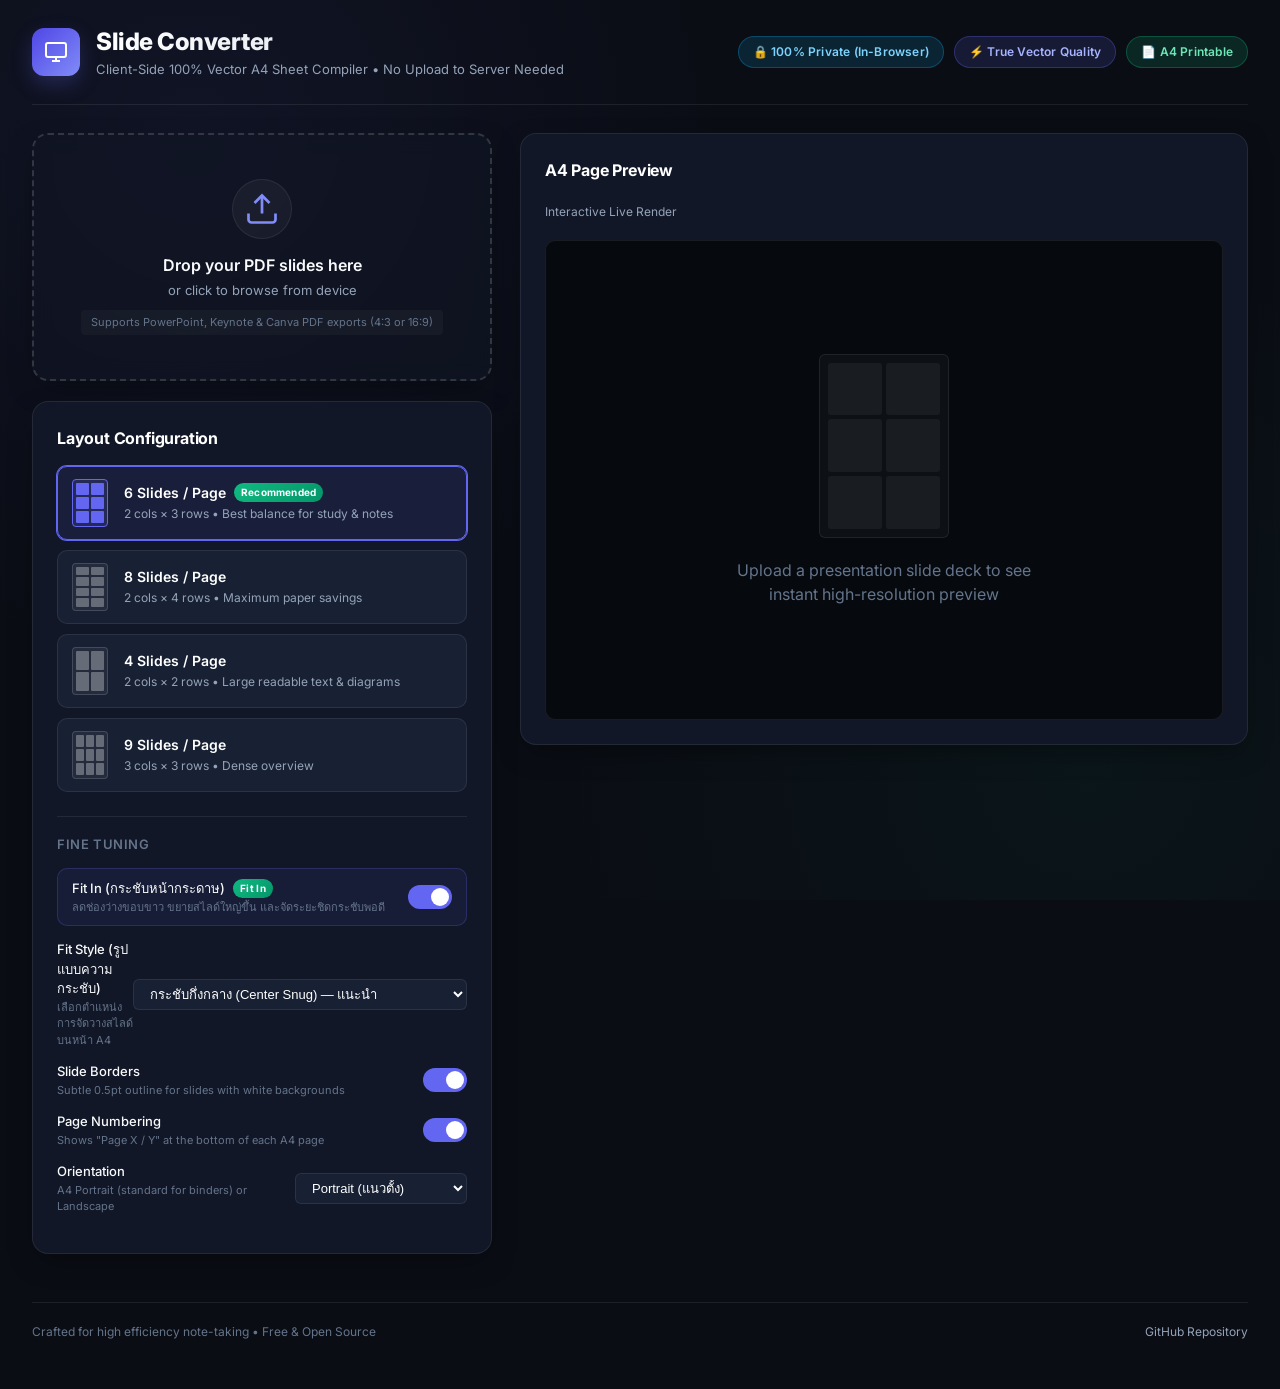
==== commit 65e6ee02: "Add Fit In function for compact layout, snug gaps, and note-taking area" ====
--- a/static/index.html
+++ b/static/index.html
@@ -173,6 +173,35 @@
           <!-- Options Toggles -->
           <div class="options-group">
             <h3 class="options-heading">Fine Tuning</h3>
+
+            <!-- Fit In Function Toggle -->
+            <div class="toggle-row highlight-row">
+              <div class="toggle-info">
+                <div style="display: flex; align-items: center; gap: 8px;">
+                  <span class="toggle-label font-bold">Fit In (กระชับหน้ากระดาษ)</span>
+                  <span class="badge-mini-rec">Fit In</span>
+                </div>
+                <span class="toggle-sub">ลดช่องว่างขอบขาว ขยายสไลด์ใหญ่ขึ้น และจัดระยะชิดกระชับพอดี</span>
+              </div>
+              <label class="switch">
+                <input type="checkbox" id="toggle-fit-in" checked>
+                <span class="slider round"></span>
+              </label>
+            </div>
+
+            <!-- Fit Style Selector -->
+            <div class="toggle-row" id="fit-style-row">
+              <div class="toggle-info">
+                <span class="toggle-label">Fit Style (รูปแบบความกระชับ)</span>
+                <span class="toggle-sub">เลือกตำแหน่งการจัดวางสไลด์บนหน้า A4</span>
+              </div>
+              <select id="select-fit-style" class="select-input">
+                <option value="center" selected>กระชับกึ่งกลาง (Center Snug) — แนะนำ</option>
+                <option value="top">กระชับชิดบน + เว้นที่จดโน้ต (Top Fit + Notes Area)</option>
+                <option value="tight">กระชับขอบบางพิเศษ (Ultra Tight)</option>
+              </select>
+            </div>
+
             <div class="toggle-row">
               <div class="toggle-info">
                 <span class="toggle-label">Slide Borders</span>
--- a/static/style.css
+++ b/static/style.css
@@ -730,6 +730,29 @@
   margin-bottom: 14px;
 }
 
+.highlight-row {
+  background: rgba(99, 102, 241, 0.08);
+  border: 1px solid rgba(99, 102, 241, 0.25);
+  padding: 10px 14px;
+  border-radius: var(--radius-md);
+  margin-bottom: 14px;
+}
+
+.font-bold {
+  font-weight: 700;
+  color: #fff;
+}
+
+.badge-mini-rec {
+  background: linear-gradient(135deg, #10b981, #059669);
+  color: #fff;
+  font-size: 10px;
+  font-weight: 700;
+  padding: 2px 7px;
+  border-radius: 999px;
+  letter-spacing: 0.3px;
+}
+
 .toggle-info {
   display: flex;
   flex-direction: column;
